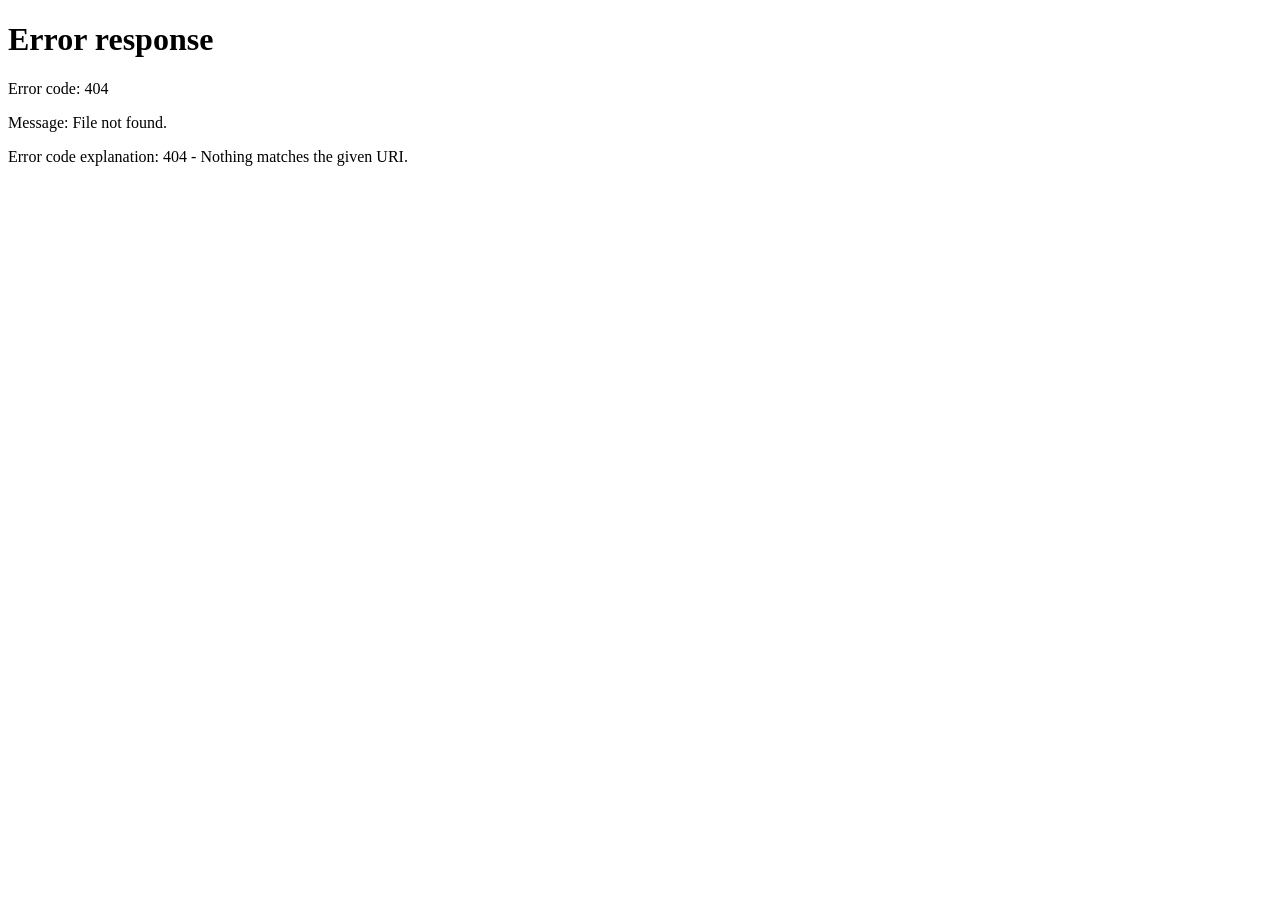
==== frontend/index.html @ e72b918a "feat: add frontend architecture structure 34 files créés — structure complète du frontend PWA vanill" ====
<!DOCTYPE html>
<html lang="fr">
<head>
  <meta charset="UTF-8" />
  <meta name="viewport" content="width=device-width, initial-scale=1.0" />
  <title>Sweelo</title>
  <link rel="manifest" href="manifest.json" />
  <meta name="theme-color" content="#60a5fa" />
</head>
<body>
  <script>
    if (localStorage.getItem('sw_access_token')) {
      window.location.replace('./pages/feed/feed.html');
    } else {
      window.location.replace('./pages/login/login.html');
    }
  </script>
</body>
</html>
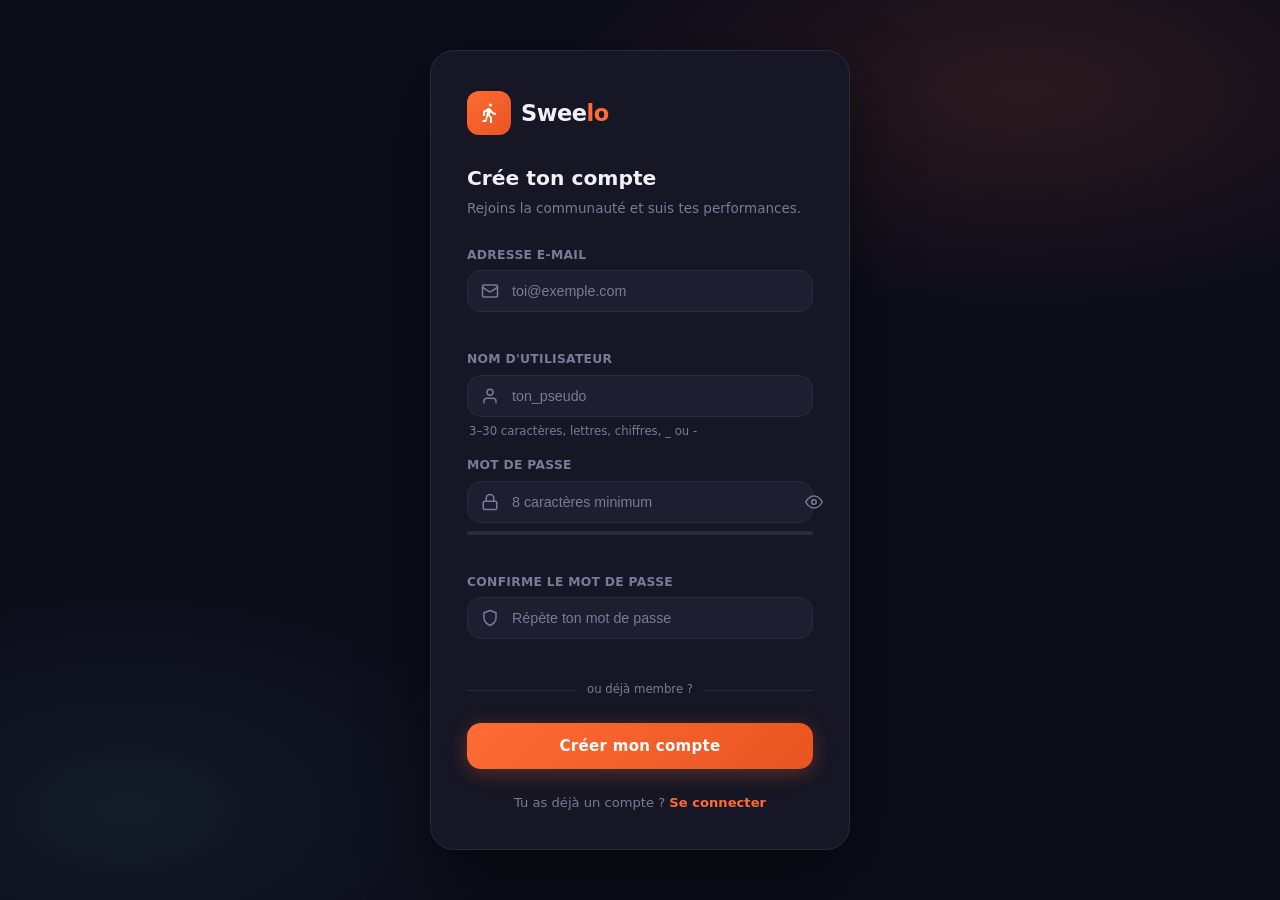
==== commit 7ae1de2c: "feat: update login flow to redirect to registration page and add login page structure" ====
--- a/frontend/index.html
+++ b/frontend/index.html
@@ -12,7 +12,7 @@
     if (localStorage.getItem('sw_access_token')) {
       window.location.replace('./pages/feed/feed.html');
     } else {
-      window.location.replace('./pages/login/login.html');
+      window.location.replace('./pages/register/register.html');
     }
   </script>
 </body>
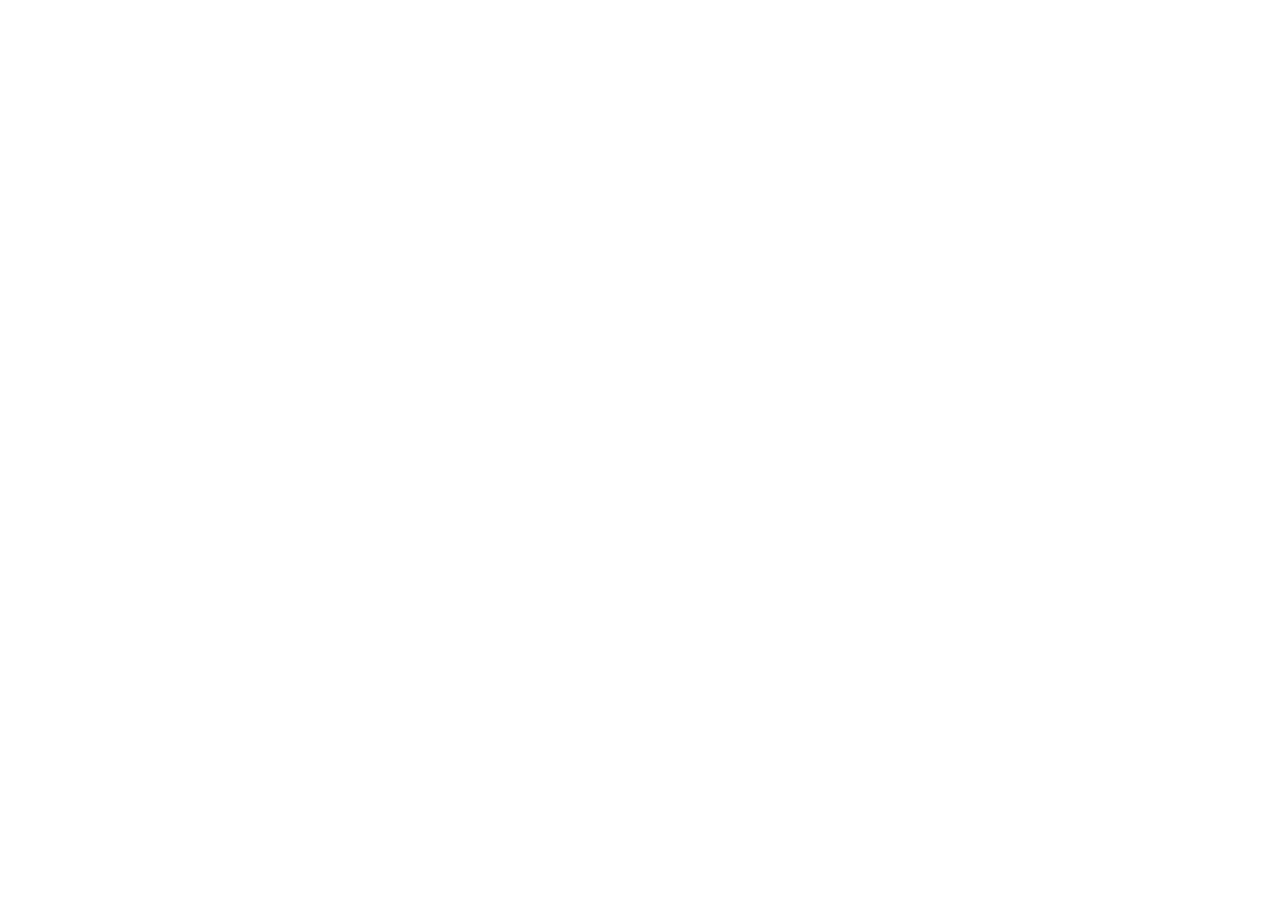
==== commit 52bdcfb5: "feat: move JWT auth from localStorage to httpOnly cookies The access/refresh tokens were readable by" ====
--- a/frontend/index.html
+++ b/frontend/index.html
@@ -8,12 +8,12 @@
   <meta name="theme-color" content="#60a5fa" />
 </head>
 <body>
+  <script src="/shared/auth.js"></script>
   <script>
-    if (localStorage.getItem('sw_access_token')) {
-      window.location.replace('./pages/feed/feed.html');
-    } else {
-      window.location.replace('./pages/register/register.html');
-    }
+    (async () => {
+      const res = await fetch(`${API_BASE}/users/me`, { credentials: 'include' });
+      window.location.replace(res.ok ? './pages/feed/feed.html' : './pages/register/register.html');
+    })();
   </script>
 </body>
 </html>
